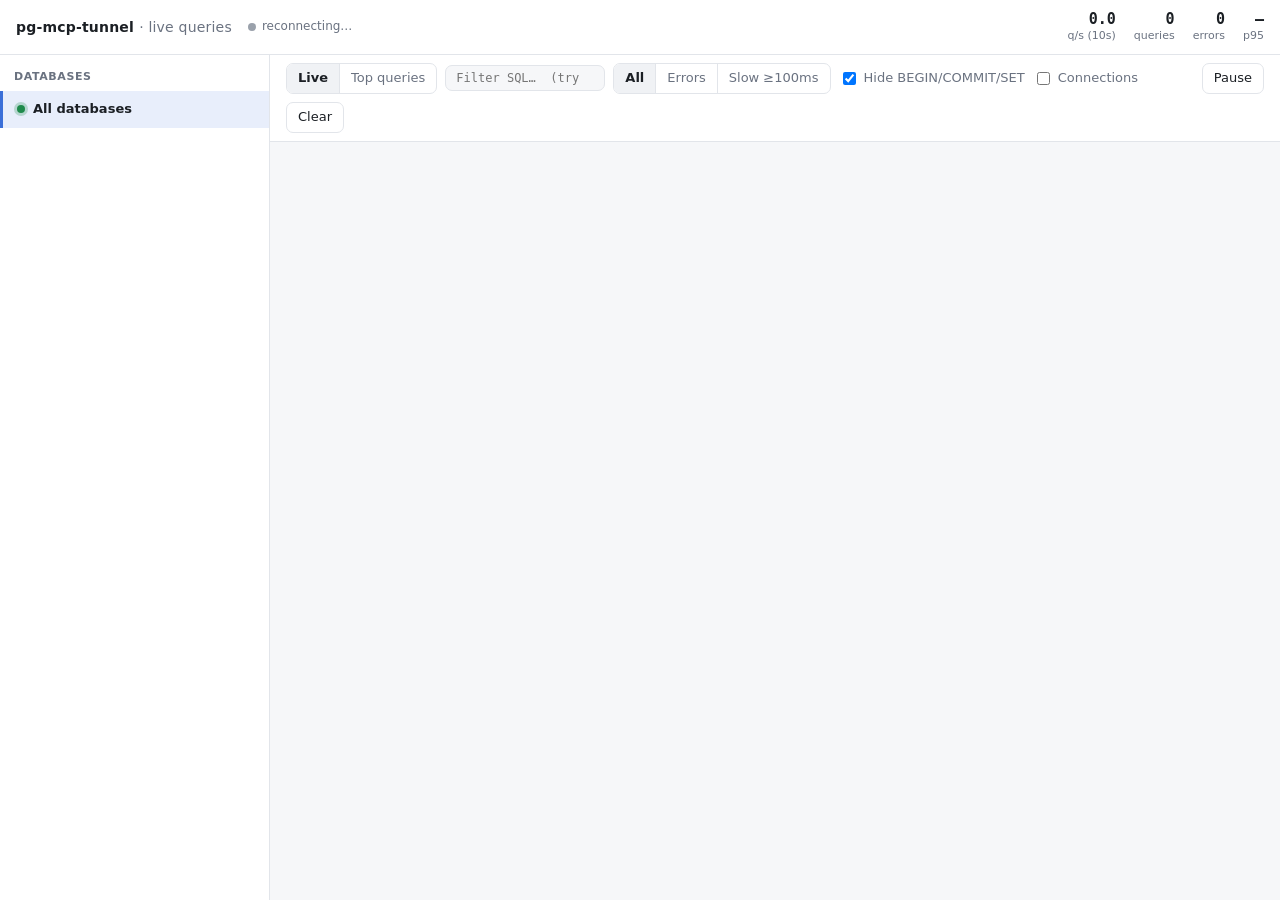
==== internal/webui/index.html @ 7f775530 "add web ui" ====
<!doctype html>
<html lang="en">
<head>
<meta charset="utf-8">
<meta name="viewport" content="width=device-width, initial-scale=1">
<title>pg-mcp-tunnel · live queries</title>
<style>
:root {
  --bg: #f6f7f9; --panel: #ffffff; --panel-2: #f0f2f5; --border: #e2e5ea;
  --text: #1b1f24; --muted: #6a7280; --faint: #9aa1ab;
  --accent: #3b6fd8; --ok: #1f8a4c; --warn: #b7791f; --err: #c53030;
  --err-bg: #fdf0f0; --kw: #7c3aed; --str: #0f766e; --num: #b45309; --cmt: #8a8f98;
  --row-hover: #f3f5f8; --sel: #e8eefb;
  --mono: ui-monospace, SFMono-Regular, "JetBrains Mono", Menlo, Consolas, monospace;
  --sans: system-ui, -apple-system, "Segoe UI", Roboto, sans-serif;
}
@media (prefers-color-scheme: dark) {
  :root {
    --bg: #0f1115; --panel: #161920; --panel-2: #1c2029; --border: #262b36;
    --text: #e4e7ec; --muted: #8b93a1; --faint: #5d6573;
    --accent: #6c9cff; --ok: #4cc38a; --warn: #e0a645; --err: #f87171;
    --err-bg: #2a1618; --kw: #c4a5ff; --str: #5eead4; --num: #fbbf6b; --cmt: #6b7280;
    --row-hover: #1b1f27; --sel: #1d2638;
  }
}
* { box-sizing: border-box; }
html, body { margin: 0; height: 100%; }
body { background: var(--bg); color: var(--text); font: 13px/1.45 var(--sans); display: flex; flex-direction: column; }

header { display: flex; align-items: center; gap: 16px; padding: 10px 16px; border-bottom: 1px solid var(--border); background: var(--panel); }
header h1 { font-size: 14px; margin: 0; font-weight: 600; letter-spacing: .2px; white-space: nowrap; }
header h1 span { color: var(--muted); font-weight: 400; }
.live { display: inline-flex; align-items: center; gap: 6px; color: var(--muted); font-size: 12px; }
.dot { width: 8px; height: 8px; border-radius: 50%; background: var(--faint); flex: none; }
.dot.on { background: var(--ok); box-shadow: 0 0 0 3px color-mix(in srgb, var(--ok) 25%, transparent); }
.dot.pulse { animation: pulse 1.6s ease-in-out infinite; }
@keyframes pulse { 50% { box-shadow: 0 0 0 6px color-mix(in srgb, var(--ok) 0%, transparent); } }
.kpis { display: flex; gap: 18px; margin-left: auto; }
.kpi { display: flex; flex-direction: column; align-items: flex-end; }
.kpi b { font: 600 15px var(--mono); }
.kpi small { color: var(--muted); font-size: 11px; }

main { flex: 1; display: flex; min-height: 0; }
aside { width: 270px; flex: none; border-right: 1px solid var(--border); background: var(--panel); overflow-y: auto; }
aside h2 { font-size: 11px; text-transform: uppercase; letter-spacing: .6px; color: var(--muted); margin: 14px 14px 6px; font-weight: 600; }
.db { padding: 9px 14px; cursor: pointer; border-left: 3px solid transparent; }
.db:hover { background: var(--row-hover); }
.db.active { background: var(--sel); border-left-color: var(--c, var(--accent)); }
.db .top { display: flex; align-items: center; gap: 8px; }
.db .name { font-weight: 600; flex: 1; overflow: hidden; text-overflow: ellipsis; white-space: nowrap; }
.db .count { font: 12px var(--mono); color: var(--muted); }
.db .meta { display: flex; gap: 10px; color: var(--muted); font: 11px var(--mono); margin: 4px 0 0 16px; }
.db .meta .e { color: var(--err); }
.db svg { display: block; margin: 6px 0 0 16px; width: calc(100% - 16px); height: 22px; }

section { flex: 1; display: flex; flex-direction: column; min-width: 0; }
.toolbar { display: flex; flex-wrap: wrap; align-items: center; gap: 8px; padding: 8px 16px; border-bottom: 1px solid var(--border); background: var(--panel); }
.tabs, .seg { display: inline-flex; border: 1px solid var(--border); border-radius: 7px; overflow: hidden; }
.tabs button, .seg button { border: 0; background: transparent; color: var(--muted); padding: 5px 11px; font: inherit; cursor: pointer; }
.tabs button + button, .seg button + button { border-left: 1px solid var(--border); }
.tabs button.on, .seg button.on { background: var(--panel-2); color: var(--text); font-weight: 600; }
input[type=search] { flex: 1; min-width: 160px; max-width: 420px; padding: 5px 10px; border: 1px solid var(--border); border-radius: 7px; background: var(--bg); color: var(--text); font: 12px var(--mono); }
input[type=search]:focus { outline: 2px solid color-mix(in srgb, var(--accent) 40%, transparent); border-color: var(--accent); }
label.chk { display: inline-flex; align-items: center; gap: 5px; color: var(--muted); cursor: pointer; user-select: none; }
.btn { border: 1px solid var(--border); background: var(--panel); color: var(--text); border-radius: 7px; padding: 5px 11px; font: inherit; cursor: pointer; }
.btn:hover { background: var(--panel-2); }
.btn.hot { border-color: var(--accent); color: var(--accent); }
.spacer { flex: 1; }

.view { flex: 1; overflow-y: auto; }
.row { display: grid; grid-template-columns: 84px 108px 70px 76px minmax(0, 1fr); gap: 10px; align-items: baseline; padding: 6px 16px; border-bottom: 1px solid var(--border); cursor: pointer; }
.row:hover { background: var(--row-hover); }
.row.err { background: var(--err-bg); }
.row.new { animation: flash 1.2s ease-out; }
@keyframes flash { from { background: var(--sel); } }
.row .t { font: 12px var(--mono); color: var(--muted); }
.chip { display: inline-block; max-width: 100%; overflow: hidden; text-overflow: ellipsis; white-space: nowrap; font-size: 11px; font-weight: 600; padding: 1px 7px; border-radius: 10px; color: var(--c); background: color-mix(in srgb, var(--c) 14%, transparent); }
.dur { font: 12px var(--mono); text-align: right; position: relative; }
.dur i { position: absolute; right: 0; bottom: -3px; height: 2px; border-radius: 1px; background: currentColor; opacity: .45; }
.d0 { color: var(--ok); } .d1 { color: var(--text); } .d2 { color: var(--warn); } .d3 { color: var(--err); font-weight: 600; }
.rows { font: 12px var(--mono); color: var(--muted); white-space: nowrap; overflow: hidden; text-overflow: ellipsis; }
.sql { font: 12px var(--mono); white-space: nowrap; overflow: hidden; text-overflow: ellipsis; }
.row .emsg { grid-column: 5; color: var(--err); font: 12px var(--mono); }
.row.sys { cursor: default; color: var(--muted); }
.row.sys .sql { font-family: var(--sans); font-style: italic; }
.detail { grid-column: 1 / -1; margin-top: 6px; background: var(--panel); border: 1px solid var(--border); border-radius: 8px; padding: 10px 12px; cursor: auto; }
.detail pre { margin: 0 0 8px; font: 12px/1.5 var(--mono); white-space: pre-wrap; word-break: break-word; }
.detail .kv { display: flex; flex-wrap: wrap; gap: 6px 16px; color: var(--muted); font-size: 12px; align-items: center; }
.detail .kv b { color: var(--text); font-weight: 500; font-family: var(--mono); }
.k { color: var(--kw); font-weight: 600; } .s { color: var(--str); } .n { color: var(--num); } .c { color: var(--cmt); font-style: italic; }

table.top { width: 100%; border-collapse: collapse; }
table.top th { position: sticky; top: 0; background: var(--panel); text-align: left; font-size: 11px; text-transform: uppercase; letter-spacing: .5px; color: var(--muted); padding: 8px 12px; border-bottom: 1px solid var(--border); cursor: pointer; white-space: nowrap; }
table.top th.on { color: var(--text); }
table.top td { padding: 7px 12px; border-bottom: 1px solid var(--border); font: 12px var(--mono); vertical-align: top; }
table.top td.num { text-align: right; white-space: nowrap; }
table.top td.q { max-width: 0; width: 60%; white-space: nowrap; overflow: hidden; text-overflow: ellipsis; }
.share { height: 4px; border-radius: 2px; background: var(--accent); opacity: .6; margin-top: 4px; }

.empty { padding: 60px 20px; text-align: center; color: var(--muted); }
.empty code { font-family: var(--mono); background: var(--panel-2); padding: 2px 6px; border-radius: 4px; }
.newbar { position: sticky; top: 0; z-index: 2; display: none; text-align: center; padding: 6px; background: var(--accent); color: #fff; cursor: pointer; font-weight: 600; }

@media (max-width: 760px) {
  main { flex-direction: column; }
  aside { width: auto; max-height: 34vh; border-right: 0; border-bottom: 1px solid var(--border); }
  .kpis { display: none; }
  .row { grid-template-columns: 70px 1fr 64px; }
  .row .rows, .row .t { display: none; }
  .row .sql, .row .emsg { grid-column: 1 / -1; }
}
</style>
</head>
<body>
<header>
  <h1>pg-mcp-tunnel <span>· live queries</span></h1>
  <span class="live"><span id="conn" class="dot"></span><span id="connText">connecting…</span></span>
  <div class="kpis">
    <div class="kpi"><b id="kQps">0</b><small>q/s (10s)</small></div>
    <div class="kpi"><b id="kTotal">0</b><small>queries</small></div>
    <div class="kpi"><b id="kErr">0</b><small>errors</small></div>
    <div class="kpi"><b id="kP95">–</b><small>p95</small></div>
  </div>
</header>
<main>
  <aside>
    <h2>Databases</h2>
    <div id="dbs"></div>
  </aside>
  <section>
    <div class="toolbar">
      <div class="tabs" id="tabs"><button data-tab="live" class="on">Live</button><button data-tab="top">Top queries</button></div>
      <input id="q" type="search" placeholder="Filter SQL…  (try: users, pg_catalog, error)">
      <div class="seg" id="only"><button data-only="all" class="on">All</button><button data-only="err">Errors</button><button data-only="slow">Slow ≥100ms</button></div>
      <label class="chk"><input id="noise" type="checkbox" checked> Hide BEGIN/COMMIT/SET</label>
      <label class="chk"><input id="sys" type="checkbox"> Connections</label>
      <span class="spacer"></span>
      <button class="btn" id="pause">Pause</button>
      <button class="btn" id="clear">Clear</button>
    </div>
    <div class="view" id="view">
      <div class="newbar" id="newbar"></div>
      <div id="list"></div>
    </div>
  </section>
</main>
<script>
"use strict";
const MAX_EVENTS = 5000, MAX_ROWS = 800, SPARK_SECS = 60;
const PALETTE = ["#3b82f6", "#10b981", "#f59e0b", "#ef4444", "#8b5cf6", "#ec4899", "#14b8a6", "#f97316", "#6366f1", "#84cc16"];
const NOISE = /^\s*(BEGIN|START\s+TRANSACTION|COMMIT|END|ROLLBACK|SET|RESET|SHOW|DISCARD|DEALLOCATE|SAVEPOINT|RELEASE)\b/i;

const $ = (id) => document.getElementById(id);
const state = {
  events: [], seq: 0, targets: new Map(), status: new Map(),
  filter: { target: null, text: "", only: "all", noise: true, sys: false },
  tab: "live", paused: false, held: [], expanded: new Set(), pending: [], top: { sort: "total" },
};

function target(name) {
  let t = state.targets.get(name);
  if (!t) {
    t = { name, count: 0, errors: 0, durs: [], conns: new Set(), buckets: new Map(), color: colorFor(name) };
    state.targets.set(name, t);
  }
  return t;
}
function colorFor(name) {
  let h = 0;
  for (const ch of name) h = (h * 31 + ch.charCodeAt(0)) >>> 0;
  return PALETTE[h % PALETTE.length];
}

// ---------- ingest ----------
function ingest(ev) {
  if (ev.kind === "status") { applyStatus(ev.targets); return; }
  const t = target(ev.target);
  const key = ev.pid + ":" + ev.conn;
  switch (ev.kind) {
    case "connect": t.conns.add(key); break;
    case "disconnect": t.conns.delete(key); break;
    case "start": case "stop":
      for (const k of [...t.conns]) if (k.startsWith(ev.pid + ":")) t.conns.delete(k);
      break;
    case "query": case "error": {
      t.count++;
      if (ev.error) t.errors++;
      if (ev.kind === "query") { t.durs.push(ev.duration_ms || 0); if (t.durs.length > 500) t.durs.shift(); }
      const sec = Math.floor(Date.parse(ev.ts) / 1000);
      t.buckets.set(sec, (t.buckets.get(sec) || 0) + 1);
      break;
    }
  }
  if (ev.kind === "start" || ev.kind === "stop" || ev.kind === "opaque") {
    if (ev.kind === "opaque") ev.sysText = "connection #" + ev.conn + " switched to TLS: queries not visible";
    else ev.sysText = ev.kind === "start" ? "tunnel started (pid " + ev.pid + ")" : "tunnel stopped (pid " + ev.pid + ")";
  } else if (ev.kind === "connect") {
    ev.sysText = "connection #" + ev.conn + " opened · db=" + ev.db + " user=" + ev.user + (ev.app ? " app=" + ev.app : "");
  } else if (ev.kind === "disconnect") {
    ev.sysText = "connection #" + ev.conn + " closed";
  } else if (ev.kind === "error") {
    ev.sysText = "server error";
  }
  ev.id = state.seq++;
  ev.time = new Date(ev.ts);
  state.events.push(ev);
  if (state.events.length > MAX_EVENTS) state.events.splice(0, state.events.length - MAX_EVENTS);
  if (state.paused) state.held.push(ev); else state.pending.push(ev);
}

function applyStatus(list) {
  state.status = new Map(list.map((s) => [s.name, s]));
  for (const s of list) {
    const t = target(s.name);
    const alive = new Set((s.pids || []).map(String));
    for (const k of [...t.conns]) if (!alive.has(k.split(":")[0])) t.conns.delete(k);
  }
  scheduleSidebar();
}

// ---------- filtering ----------
function matches(ev) {
  const f = state.filter;
  if (f.target && ev.target !== f.target) return false;
  const isQuery = ev.kind === "query" || ev.kind === "error";
  if (!isQuery) return f.sys && !f.text && f.only === "all";
  if (f.only === "err" && !ev.error) return false;
  if (f.only === "slow" && !(ev.duration_ms >= 100)) return false;
  if (f.noise && !ev.error && ev.sql && NOISE.test(ev.sql)) return false;
  if (f.text) {
    const hay = ((ev.sql || "") + " " + (ev.error || "") + " " + (ev.tag || "")).toLowerCase();
    if (!hay.includes(f.text)) return false;
  }
  return true;
}

// ---------- rendering: live ----------
const esc = (s) => String(s).replace(/[&<>"']/g, (c) => ({ "&": "&amp;", "<": "&lt;", ">": "&gt;", '"': "&quot;", "'": "&#39;" }[c]));
const KW = "SELECT|FROM|WHERE|AND|OR|NOT|IN|IS|NULL|AS|ON|JOIN|LEFT|RIGHT|INNER|OUTER|FULL|CROSS|LATERAL|GROUP|BY|ORDER|HAVING|LIMIT|OFFSET|INSERT|INTO|VALUES|UPDATE|SET|DELETE|RETURNING|WITH|RECURSIVE|UNION|ALL|DISTINCT|CASE|WHEN|THEN|ELSE|END|EXISTS|BETWEEN|LIKE|ILIKE|ASC|DESC|CREATE|ALTER|DROP|TABLE|INDEX|VIEW|BEGIN|COMMIT|ROLLBACK|TRANSACTION|READ|ONLY|EXPLAIN|ANALYZE|VERBOSE|BUFFERS|FORMAT|COUNT|SUM|AVG|MIN|MAX|COALESCE|CAST|OVER|PARTITION|FILTER|TRUE|FALSE|INTERVAL|NOW|ANY|SHOW|DISTINCT|USING|NULLS|FIRST|LAST";
const TOKEN = new RegExp("(--[^\\n]*|/\\*[\\s\\S]*?\\*/)|('(?:[^']|'')*'?)|(\\$\\d+|\\b\\d+(?:\\.\\d+)?\\b)|\\b(" + KW + ")\\b", "gi");
function highlight(sql) {
  let out = "", last = 0, m;
  TOKEN.lastIndex = 0;
  while ((m = TOKEN.exec(sql))) {
    out += esc(sql.slice(last, m.index));
    const cls = m[1] ? "c" : m[2] ? "s" : m[3] ? "n" : "k";
    out += '<span class="' + cls + '">' + esc(m[0]) + "</span>";
    last = TOKEN.lastIndex;
  }
  return out + esc(sql.slice(last));
}
const oneLine = (s) => s.replace(/\s+/g, " ").trim();
// Leading comments (e.g. postgres-mcp's "/* crystaldba */") are noise in one-line previews.
const preview = (s) => oneLine(s).replace(/^(?:\/\*[\s\S]*?\*\/\s*|--[^\n]*\n\s*)+/, "");
const fmtTime = (d) => d.toLocaleTimeString([], { hour12: false }) + "." + String(d.getMilliseconds()).padStart(3, "0");
function fmtMs(ms) {
  if (ms == null) return "";
  if (ms < 1) return ms.toFixed(2) + "ms";
  if (ms < 100) return ms.toFixed(1) + "ms";
  if (ms < 10000) return Math.round(ms) + "ms";
  return (ms / 1000).toFixed(1) + "s";
}
const durClass = (ms) => (ms < 10 ? "d0" : ms < 100 ? "d1" : ms < 1000 ? "d2" : "d3");
const durBar = (ms) => Math.max(2, Math.min(78, (Math.log10(Math.max(ms, 0.1)) + 1) * 15));

function rowHTML(ev, fresh) {
  const t = target(ev.target);
  const chip = '<span class="chip" style="--c:' + t.color + '">' + esc(ev.target) + "</span>";
  if (ev.sysText && ev.kind !== "error") {
    return '<div class="row sys" data-id="' + ev.id + '"><span class="t">' + fmtTime(ev.time) + "</span>" + chip +
      '<span></span><span></span><span class="sql">' + esc(ev.sysText) + "</span></div>";
  }
  const sql = ev.sql ? preview(ev.sql) : ev.sysText;
  const rows = ev.error ? (ev.sqlstate || "error") : (ev.tag ? (ev.rows && !/^(SELECT|INSERT|UPDATE|DELETE|MERGE|COPY|FETCH|MOVE)\b/.test(ev.tag) ? ev.rows + " rows" : ev.tag) : "");
  let h = '<div class="row' + (ev.error ? " err" : "") + (fresh ? " new" : "") + '" data-id="' + ev.id + '">' +
    '<span class="t">' + fmtTime(ev.time) + "</span>" + chip +
    '<span class="dur ' + durClass(ev.duration_ms || 0) + '">' + fmtMs(ev.duration_ms) +
    (ev.duration_ms != null ? '<i style="width:' + durBar(ev.duration_ms) + 'px"></i>' : "") + "</span>" +
    '<span class="rows" title="' + esc(ev.tag || "") + '">' + esc(rows) + "</span>" +
    '<span class="sql">' + highlight(sql) + "</span>";
  if (ev.error) h += '<span class="emsg">✕ ' + esc(ev.error) + "</span>";
  if (state.expanded.has(ev.id)) h += detailHTML(ev);
  return h + "</div>";
}

function detailHTML(ev) {
  const kv = (k, v) => (v ? "<span>" + k + " <b>" + esc(v) + "</b></span>" : "");
  return '<div class="detail"><pre>' + highlight(ev.sql || "") + '</pre><div class="kv">' +
    kv("db", ev.db) + kv("user", ev.user) + kv("conn", "#" + ev.conn) + kv("pid", ev.pid) +
    kv("tag", ev.tag) + kv("rows", ev.rows ? String(ev.rows) : "") + kv("duration", fmtMs(ev.duration_ms)) +
    kv("sqlstate", ev.sqlstate) + kv("at", ev.time.toLocaleString()) +
    '<span class="spacer"></span><button class="btn" data-copy="' + ev.id + '">Copy SQL</button></div></div>';
}

function emptyHTML() {
  if (state.events.length) return '<div class="empty">Nothing matches the current filters.</div>';
  return '<div class="empty">No queries yet.<br><br>Every <code>pg-mcp-tunnel --target …</code> process records its traffic;<br>ask Claude something about a database and watch it show up here.</div>';
}

function renderLive() {
  const list = $("list");
  const out = [];
  for (let i = state.events.length - 1; i >= 0 && out.length < MAX_ROWS; i--) {
    const ev = state.events[i];
    if (matches(ev)) out.push(rowHTML(ev, false));
  }
  list.innerHTML = out.length ? out.join("") : emptyHTML();
}

function flushPending() {
  if (!state.pending.length) return;
  const evs = state.pending; state.pending = [];
  if (state.tab !== "live") return;
  const list = $("list");
  if (list.querySelector(".empty")) list.innerHTML = "";
  const html = [];
  for (let i = evs.length - 1; i >= 0; i--) if (matches(evs[i])) html.push(rowHTML(evs[i], evs.length < 50));
  if (!html.length) { if (!list.children.length) list.innerHTML = emptyHTML(); return; }
  list.insertAdjacentHTML("afterbegin", html.join(""));
  while (list.children.length > MAX_ROWS) list.lastElementChild.remove();
}

// ---------- rendering: top queries ----------
function fingerprint(sql) {
  return preview(sql)
    .replace(/'(?:[^']|'')*'/g, "?")
    .replace(/\$\d+/g, "?")
    .replace(/\b\d+(?:\.\d+)?\b/g, "?")
    .replace(/\(\s*\?(?:\s*,\s*\?)+\s*\)/g, "(?, …)")
    .replace(/\bIN\s*\(\?\)/gi, "IN (?, …)");
}
function renderTop() {
  const groups = new Map();
  let grand = 0;
  for (const ev of state.events) {
    if (ev.kind !== "query" || !ev.sql || !matches(ev)) continue;
    const fp = fingerprint(ev.sql);
    let g = groups.get(fp);
    if (!g) groups.set(fp, (g = { fp, count: 0, total: 0, max: 0, errors: 0, rows: 0, targets: new Set(), sample: ev }));
    g.count++; g.total += ev.duration_ms || 0; g.max = Math.max(g.max, ev.duration_ms || 0);
    g.rows += ev.rows || 0; if (ev.error) g.errors++; g.targets.add(ev.target);
    grand += ev.duration_ms || 0;
  }
  const key = state.top.sort;
  const arr = [...groups.values()].sort((a, b) =>
    key === "avg" ? b.total / b.count - a.total / a.count : key === "count" ? b.count - a.count : key === "max" ? b.max - a.max : b.total - a.total
  ).slice(0, 100);
  if (!arr.length) { $("list").innerHTML = emptyHTML(); return; }
  const th = (k, label) => '<th data-sort="' + k + '" class="' + (key === k ? "on" : "") + '">' + label + (key === k ? " ↓" : "") + "</th>";
  let h = '<table class="top"><thead><tr><th>Query</th><th>DB</th>' + th("count", "Calls") + th("total", "Total") + th("avg", "Avg") + th("max", "Max") + "<th>Rows</th></tr></thead><tbody>";
  for (const g of arr) {
    const chips = [...g.targets].map((n) => '<span class="chip" style="--c:' + target(n).color + '">' + esc(n) + "</span>").join(" ");
    h += '<tr><td class="q" title="' + esc(g.fp) + '">' + highlight(g.fp) +
      '<div class="share" style="width:' + (grand ? (100 * g.total / grand).toFixed(1) : 0) + '%"></div></td>' +
      "<td>" + chips + '</td><td class="num">' + g.count + (g.errors ? ' <span class="d3">(' + g.errors + "✕)</span>" : "") +
      '</td><td class="num">' + fmtMs(g.total) + '</td><td class="num ' + durClass(g.total / g.count) + '">' + fmtMs(g.total / g.count) +
      '</td><td class="num ' + durClass(g.max) + '">' + fmtMs(g.max) + '</td><td class="num">' + g.rows + "</td></tr>";
  }
  $("list").innerHTML = h + "</tbody></table>";
}

// ---------- rendering: sidebar + KPIs ----------
function p95(arr) {
  if (!arr.length) return null;
  const s = [...arr].sort((a, b) => a - b);
  return s[Math.min(s.length - 1, Math.floor(s.length * 0.95))];
}
function spark(t, nowSec) {
  const vals = [];
  for (let s = nowSec - SPARK_SECS + 1; s <= nowSec; s++) vals.push(t.buckets.get(s) || 0);
  for (const s of t.buckets.keys()) if (s < nowSec - SPARK_SECS * 2) t.buckets.delete(s);
  const max = Math.max(1, ...vals), w = 240, h = 22, bw = w / SPARK_SECS;
  let bars = "";
  vals.forEach((v, i) => {
    if (!v) return;
    const bh = Math.max(2, (v / max) * h);
    bars += '<rect x="' + (i * bw).toFixed(1) + '" y="' + (h - bh).toFixed(1) + '" width="' + (bw - 1).toFixed(1) + '" height="' + bh.toFixed(1) + '" rx="1"/>';
  });
  return '<svg viewBox="0 0 ' + w + " " + h + '" preserveAspectRatio="none" fill="' + t.color + '"><rect x="0" y="' + (h - 1) + '" width="' + w + '" height="1" fill="var(--border)"/>' + bars + "</svg>";
}
function renderSidebar() {
  const nowSec = Math.floor(Date.now() / 1000);
  const names = new Set([...state.status.keys(), ...state.targets.keys()]);
  const sorted = [...names].sort();
  let total = 0, errors = 0, recent = 0; const allDurs = [];
  let h = '<div class="db' + (state.filter.target ? "" : " active") + '" data-target=""><div class="top"><span class="dot on"></span><span class="name">All databases</span></div></div>';
  for (const name of sorted) {
    const t = target(name), st = state.status.get(name);
    total += t.count; errors += t.errors; allDurs.push(...t.durs);
    for (let s = nowSec - 9; s <= nowSec; s++) recent += t.buckets.get(s) || 0;
    const avg = t.durs.length ? t.durs.reduce((a, b) => a + b, 0) / t.durs.length : null;
    h += '<div class="db' + (state.filter.target === name ? " active" : "") + '" data-target="' + esc(name) + '" style="--c:' + t.color + '">' +
      '<div class="top"><span class="dot' + (st && st.alive ? " on" : "") + '" title="' + (st && st.alive ? "tunnel running (pid " + st.pids.join(", ") + ")" : "no running tunnel") + '"></span>' +
      '<span class="name" style="color:' + t.color + '">' + esc(name) + '</span><span class="count">' + t.count + "</span></div>" +
      '<div class="meta"><span title="open connections">⇄ ' + t.conns.size + "</span>" +
      '<span title="average duration">avg ' + (avg == null ? "–" : fmtMs(avg)) + "</span>" +
      '<span title="95th percentile">p95 ' + (t.durs.length ? fmtMs(p95(t.durs)) : "–") + "</span>" +
      (t.errors ? '<span class="e">' + t.errors + " ✕</span>" : "") + "</div>" + spark(t, nowSec) + "</div>";
  }
  $("dbs").innerHTML = h;
  $("kQps").textContent = (recent / 10).toFixed(1);
  $("kTotal").textContent = total;
  $("kErr").textContent = errors;
  $("kP95").textContent = allDurs.length ? fmtMs(p95(allDurs)) : "–";
}

// ---------- scheduling ----------
let frame = 0, sidebarDirty = true, topDirty = false;
function scheduleSidebar() { sidebarDirty = true; tick(); }
function tick() {
  if (frame) return;
  frame = requestAnimationFrame(() => {
    frame = 0;
    if (state.pending.length) { sidebarDirty = true; topDirty = true; }
    flushPending();
    if (sidebarDirty) { sidebarDirty = false; renderSidebar(); }
  });
}
setInterval(() => { sidebarDirty = true; tick(); }, 1000); // keep sparklines scrolling
setInterval(() => { if (state.tab === "top" && topDirty) { topDirty = false; renderTop(); } }, 1000);

function rerender() { state.tab === "live" ? renderLive() : renderTop(); renderSidebar(); }

// ---------- events from server ----------
let everOpen = false;
function connect() {
  const es = new EventSource("events");
  es.onopen = () => {
    if (everOpen) { // server replays its backlog on every connect
      state.events = []; state.targets.clear(); state.pending = []; state.held = [];
      rerender();
    }
    everOpen = true;
    $("conn").className = "dot on pulse"; $("connText").textContent = "live";
  };
  es.onerror = () => { $("conn").className = "dot"; $("connText").textContent = "reconnecting…"; };
  let first = true;
  es.onmessage = (m) => {
    try { ingest(JSON.parse(m.data)); } catch (e) { return; }
    if (first) { first = false; setTimeout(() => { state.pending = []; rerender(); }, 0); return; }
    tick();
  };
}

// ---------- UI wiring ----------
$("dbs").addEventListener("click", (e) => {
  const el = e.target.closest(".db"); if (!el) return;
  state.filter.target = el.dataset.target || null; rerender();
});
$("q").addEventListener("input", (e) => { state.filter.text = e.target.value.trim().toLowerCase(); rerender(); });
$("noise").addEventListener("change", (e) => { state.filter.noise = e.target.checked; rerender(); });
$("sys").addEventListener("change", (e) => { state.filter.sys = e.target.checked; rerender(); });
$("only").addEventListener("click", (e) => {
  const b = e.target.closest("button"); if (!b) return;
  state.filter.only = b.dataset.only;
  for (const x of $("only").children) x.classList.toggle("on", x === b);
  rerender();
});
$("tabs").addEventListener("click", (e) => {
  const b = e.target.closest("button"); if (!b) return;
  state.tab = b.dataset.tab; state.pending = [];
  for (const x of $("tabs").children) x.classList.toggle("on", x === b);
  rerender();
});
$("pause").addEventListener("click", () => {
  state.paused = !state.paused;
  $("pause").textContent = state.paused ? "Resume" : "Pause";
  $("pause").classList.toggle("hot", state.paused);
  if (!state.paused) { state.pending.push(...state.held); state.held = []; $("newbar").style.display = "none"; tick(); }
});
setInterval(() => {
  const n = state.held.filter(matches).length;
  $("newbar").style.display = state.paused && n ? "block" : "none";
  $("newbar").textContent = n + " new — click to resume";
}, 500);
$("newbar").addEventListener("click", () => $("pause").click());
$("clear").addEventListener("click", () => {
  state.events = []; state.held = []; state.pending = []; state.expanded.clear();
  for (const t of state.targets.values()) { t.count = 0; t.errors = 0; t.durs = []; t.buckets.clear(); }
  rerender();
});
$("list").addEventListener("click", (e) => {
  const copy = e.target.closest("[data-copy]");
  if (copy) {
    const ev = state.events.find((x) => x.id === +copy.dataset.copy);
    if (ev) navigator.clipboard.writeText(ev.sql || "").then(() => { copy.textContent = "Copied ✓"; });
    return;
  }
  const sort = e.target.closest("th[data-sort]");
  if (sort) { state.top.sort = sort.dataset.sort; renderTop(); return; }
  if (e.target.closest(".detail")) return;
  const row = e.target.closest(".row:not(.sys)"); if (!row) return;
  const id = +row.dataset.id, ev = state.events.find((x) => x.id === id);
  if (!ev) return;
  if (state.expanded.has(id)) state.expanded.delete(id); else state.expanded.add(id);
  row.outerHTML = rowHTML(ev, false);
});
document.addEventListener("keydown", (e) => {
  if (e.key === "/" && document.activeElement !== $("q")) { e.preventDefault(); $("q").focus(); }
  if (e.key === " " && document.activeElement === document.body) { e.preventDefault(); $("pause").click(); }
});

connect();
</script>
</body>
</html>
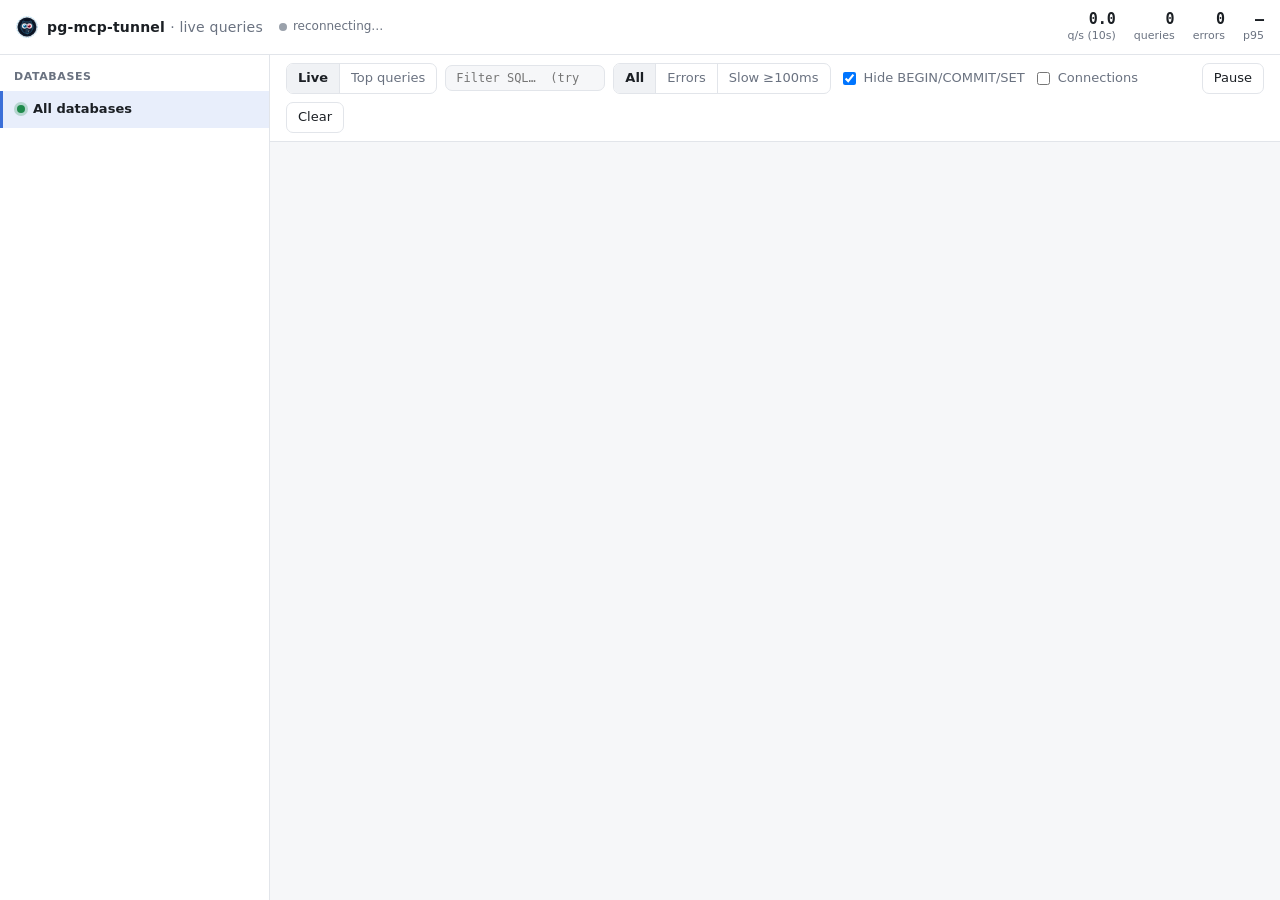
==== commit 82090f97: "add Ulule logo to README and web UI" ====
--- a/internal/webui/index.html
+++ b/internal/webui/index.html
@@ -4,6 +4,7 @@
 <meta charset="utf-8">
 <meta name="viewport" content="width=device-width, initial-scale=1">
 <title>pg-mcp-tunnel · live queries</title>
+<link rel="icon" type="image/svg+xml" href="[data-uri]">
 <style>
 :root {
   --bg: #f6f7f9; --panel: #ffffff; --panel-2: #f0f2f5; --border: #e2e5ea;
@@ -28,6 +29,8 @@
 body { background: var(--bg); color: var(--text); font: 13px/1.45 var(--sans); display: flex; flex-direction: column; }
 
 header { display: flex; align-items: center; gap: 16px; padding: 10px 16px; border-bottom: 1px solid var(--border); background: var(--panel); }
+.brand { display: inline-flex; align-items: center; gap: 9px; }
+.brand svg.logo { width: 22px; height: 22px; flex: none; }
 header h1 { font-size: 14px; margin: 0; font-weight: 600; letter-spacing: .2px; white-space: nowrap; }
 header h1 span { color: var(--muted); font-weight: 400; }
 .live { display: inline-flex; align-items: center; gap: 6px; color: var(--muted); font-size: 12px; }
@@ -113,7 +116,50 @@
 </head>
 <body>
 <header>
-  <h1>pg-mcp-tunnel <span>· live queries</span></h1>
+  <div class="brand">
+    <svg class="logo" viewBox="0 0 100 100" aria-label="pg-mcp-tunnel logo">
+      <defs>
+        <linearGradient id="portalGrad" x1="0%" y1="0%" x2="100%" y2="100%">
+          <stop offset="0%" stop-color="#38bdf8"/>
+          <stop offset="50%" stop-color="#0284c7"/>
+          <stop offset="100%" stop-color="#0369a1"/>
+        </linearGradient>
+        <linearGradient id="pgSlate" x1="0%" y1="0%" x2="0%" y2="100%">
+          <stop offset="0%" stop-color="#1e293b"/>
+          <stop offset="100%" stop-color="#0f172a"/>
+        </linearGradient>
+        <radialGradient id="cyanEye" cx="35%" cy="35%" r="65%">
+          <stop offset="0%" stop-color="#7dd3fc"/>
+          <stop offset="50%" stop-color="#0284c7"/>
+          <stop offset="100%" stop-color="#0369a1"/>
+        </radialGradient>
+        <radialGradient id="redEye" cx="35%" cy="35%" r="65%">
+          <stop offset="0%" stop-color="#fda4af"/>
+          <stop offset="50%" stop-color="#e11d48"/>
+          <stop offset="100%" stop-color="#9f1239"/>
+        </radialGradient>
+      </defs>
+      <circle cx="50" cy="50" r="47" fill="none" stroke="url(#portalGrad)" stroke-width="2" stroke-dasharray="5 3" opacity="0.8"/>
+      <circle cx="50" cy="50" r="43" fill="#0b1120" stroke="#1e293b" stroke-width="1"/>
+      <circle cx="50" cy="50" r="39" fill="none" stroke="#38bdf8" stroke-width="0.8" opacity="0.35"/>
+      <path d="M 26 38 C 16 42 16 60 27 64 C 29 65 31 63 31 60 Z" fill="#1e293b" stroke="#38bdf8" stroke-width="0.8" opacity="0.8"/>
+      <path d="M 74 38 C 84 42 84 60 73 64 C 71 65 69 63 69 60 Z" fill="#1e293b" stroke="#38bdf8" stroke-width="0.8" opacity="0.8"/>
+      <path d="M 31 28 C 28 20 37 21 41 27 C 44 26 56 26 59 27 C 63 21 72 20 69 28 C 78 37 77 64 68 73 C 60 81 40 81 32 73 C 23 64 22 37 31 28 Z" fill="url(#pgSlate)" stroke="#38bdf8" stroke-width="1.2"/>
+      <path d="M 46 60 C 46 73 43 79 50 82 C 56 84 59 78 56 73 C 53 69 53 65 54 60 Z" fill="#1e293b" stroke="#38bdf8" stroke-width="1"/>
+      <path d="M 54 70 C 61 72 61 67 59 65 C 58 68 56 69 54 70 Z" fill="#f8fafc"/>
+      <circle cx="39" cy="46" r="12.5" fill="#ffffff" stroke="#0f172a" stroke-width="1.2"/>
+      <circle cx="61" cy="46" r="12.5" fill="#ffffff" stroke="#0f172a" stroke-width="1.2"/>
+      <ellipse cx="50" cy="46" rx="1.6" ry="3.8" fill="#0f172a"/>
+      <circle cx="40" cy="46" r="7.8" fill="url(#cyanEye)"/>
+      <circle cx="41" cy="46.5" r="4.2" fill="#0c4a6e"/>
+      <circle cx="38" cy="43" r="2.2" fill="#ffffff"/>
+      <circle cx="60" cy="46" r="7.8" fill="url(#redEye)"/>
+      <circle cx="59" cy="46.5" r="4.2" fill="#4c0519"/>
+      <circle cx="58" cy="43" r="2.2" fill="#ffffff"/>
+      <circle cx="51" cy="80" r="1.2" fill="#38bdf8"/>
+    </svg>
+    <h1>pg-mcp-tunnel <span>· live queries</span></h1>
+  </div>
   <span class="live"><span id="conn" class="dot"></span><span id="connText">connecting…</span></span>
   <div class="kpis">
     <div class="kpi"><b id="kQps">0</b><small>q/s (10s)</small></div>
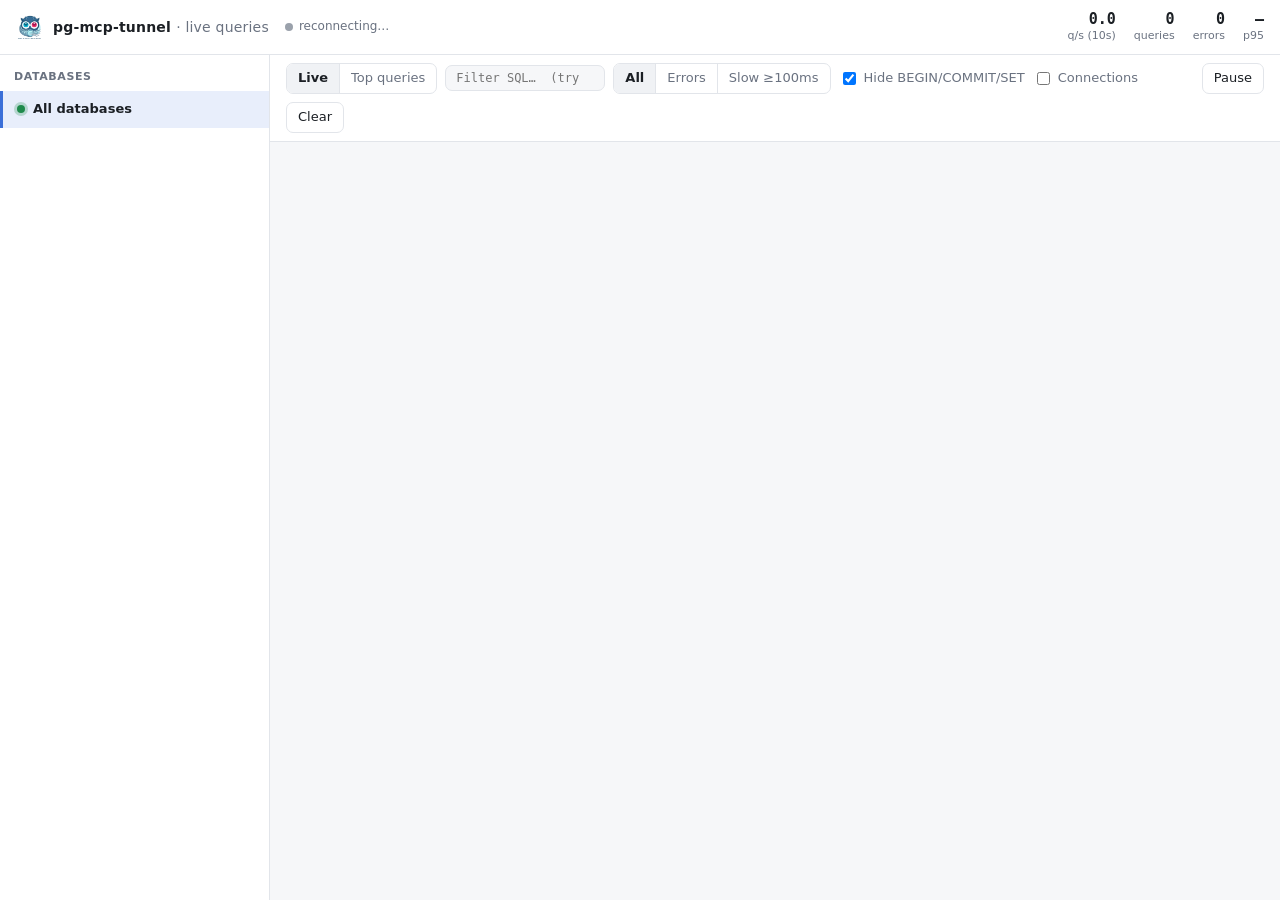
==== commit 2ce63ac9: "switch to full mascot illustration logo" ====
--- a/internal/webui/index.html
+++ b/internal/webui/index.html
@@ -4,7 +4,7 @@
 <meta charset="utf-8">
 <meta name="viewport" content="width=device-width, initial-scale=1">
 <title>pg-mcp-tunnel · live queries</title>
-<link rel="icon" type="image/svg+xml" href="[data-uri]">
+<link rel="icon" type="image/png" href="[data-uri]">
 <style>
 :root {
   --bg: #f6f7f9; --panel: #ffffff; --panel-2: #f0f2f5; --border: #e2e5ea;
@@ -30,7 +30,7 @@
 
 header { display: flex; align-items: center; gap: 16px; padding: 10px 16px; border-bottom: 1px solid var(--border); background: var(--panel); }
 .brand { display: inline-flex; align-items: center; gap: 9px; }
-.brand svg.logo { width: 22px; height: 22px; flex: none; }
+.brand .logo { width: 28px; height: 28px; object-fit: contain; flex: none; }
 header h1 { font-size: 14px; margin: 0; font-weight: 600; letter-spacing: .2px; white-space: nowrap; }
 header h1 span { color: var(--muted); font-weight: 400; }
 .live { display: inline-flex; align-items: center; gap: 6px; color: var(--muted); font-size: 12px; }
@@ -117,47 +117,7 @@
 <body>
 <header>
   <div class="brand">
-    <svg class="logo" viewBox="0 0 100 100" aria-label="pg-mcp-tunnel logo">
-      <defs>
-        <linearGradient id="portalGrad" x1="0%" y1="0%" x2="100%" y2="100%">
-          <stop offset="0%" stop-color="#38bdf8"/>
-          <stop offset="50%" stop-color="#0284c7"/>
-          <stop offset="100%" stop-color="#0369a1"/>
-        </linearGradient>
-        <linearGradient id="pgSlate" x1="0%" y1="0%" x2="0%" y2="100%">
-          <stop offset="0%" stop-color="#1e293b"/>
-          <stop offset="100%" stop-color="#0f172a"/>
-        </linearGradient>
-        <radialGradient id="cyanEye" cx="35%" cy="35%" r="65%">
-          <stop offset="0%" stop-color="#7dd3fc"/>
-          <stop offset="50%" stop-color="#0284c7"/>
-          <stop offset="100%" stop-color="#0369a1"/>
-        </radialGradient>
-        <radialGradient id="redEye" cx="35%" cy="35%" r="65%">
-          <stop offset="0%" stop-color="#fda4af"/>
-          <stop offset="50%" stop-color="#e11d48"/>
-          <stop offset="100%" stop-color="#9f1239"/>
-        </radialGradient>
-      </defs>
-      <circle cx="50" cy="50" r="47" fill="none" stroke="url(#portalGrad)" stroke-width="2" stroke-dasharray="5 3" opacity="0.8"/>
-      <circle cx="50" cy="50" r="43" fill="#0b1120" stroke="#1e293b" stroke-width="1"/>
-      <circle cx="50" cy="50" r="39" fill="none" stroke="#38bdf8" stroke-width="0.8" opacity="0.35"/>
-      <path d="M 26 38 C 16 42 16 60 27 64 C 29 65 31 63 31 60 Z" fill="#1e293b" stroke="#38bdf8" stroke-width="0.8" opacity="0.8"/>
-      <path d="M 74 38 C 84 42 84 60 73 64 C 71 65 69 63 69 60 Z" fill="#1e293b" stroke="#38bdf8" stroke-width="0.8" opacity="0.8"/>
-      <path d="M 31 28 C 28 20 37 21 41 27 C 44 26 56 26 59 27 C 63 21 72 20 69 28 C 78 37 77 64 68 73 C 60 81 40 81 32 73 C 23 64 22 37 31 28 Z" fill="url(#pgSlate)" stroke="#38bdf8" stroke-width="1.2"/>
-      <path d="M 46 60 C 46 73 43 79 50 82 C 56 84 59 78 56 73 C 53 69 53 65 54 60 Z" fill="#1e293b" stroke="#38bdf8" stroke-width="1"/>
-      <path d="M 54 70 C 61 72 61 67 59 65 C 58 68 56 69 54 70 Z" fill="#f8fafc"/>
-      <circle cx="39" cy="46" r="12.5" fill="#ffffff" stroke="#0f172a" stroke-width="1.2"/>
-      <circle cx="61" cy="46" r="12.5" fill="#ffffff" stroke="#0f172a" stroke-width="1.2"/>
-      <ellipse cx="50" cy="46" rx="1.6" ry="3.8" fill="#0f172a"/>
-      <circle cx="40" cy="46" r="7.8" fill="url(#cyanEye)"/>
-      <circle cx="41" cy="46.5" r="4.2" fill="#0c4a6e"/>
-      <circle cx="38" cy="43" r="2.2" fill="#ffffff"/>
-      <circle cx="60" cy="46" r="7.8" fill="url(#redEye)"/>
-      <circle cx="59" cy="46.5" r="4.2" fill="#4c0519"/>
-      <circle cx="58" cy="43" r="2.2" fill="#ffffff"/>
-      <circle cx="51" cy="80" r="1.2" fill="#38bdf8"/>
-    </svg>
+    <img class="logo" src="[data-uri]" alt="pg-mcp-tunnel logo">
     <h1>pg-mcp-tunnel <span>· live queries</span></h1>
   </div>
   <span class="live"><span id="conn" class="dot"></span><span id="connText">connecting…</span></span>
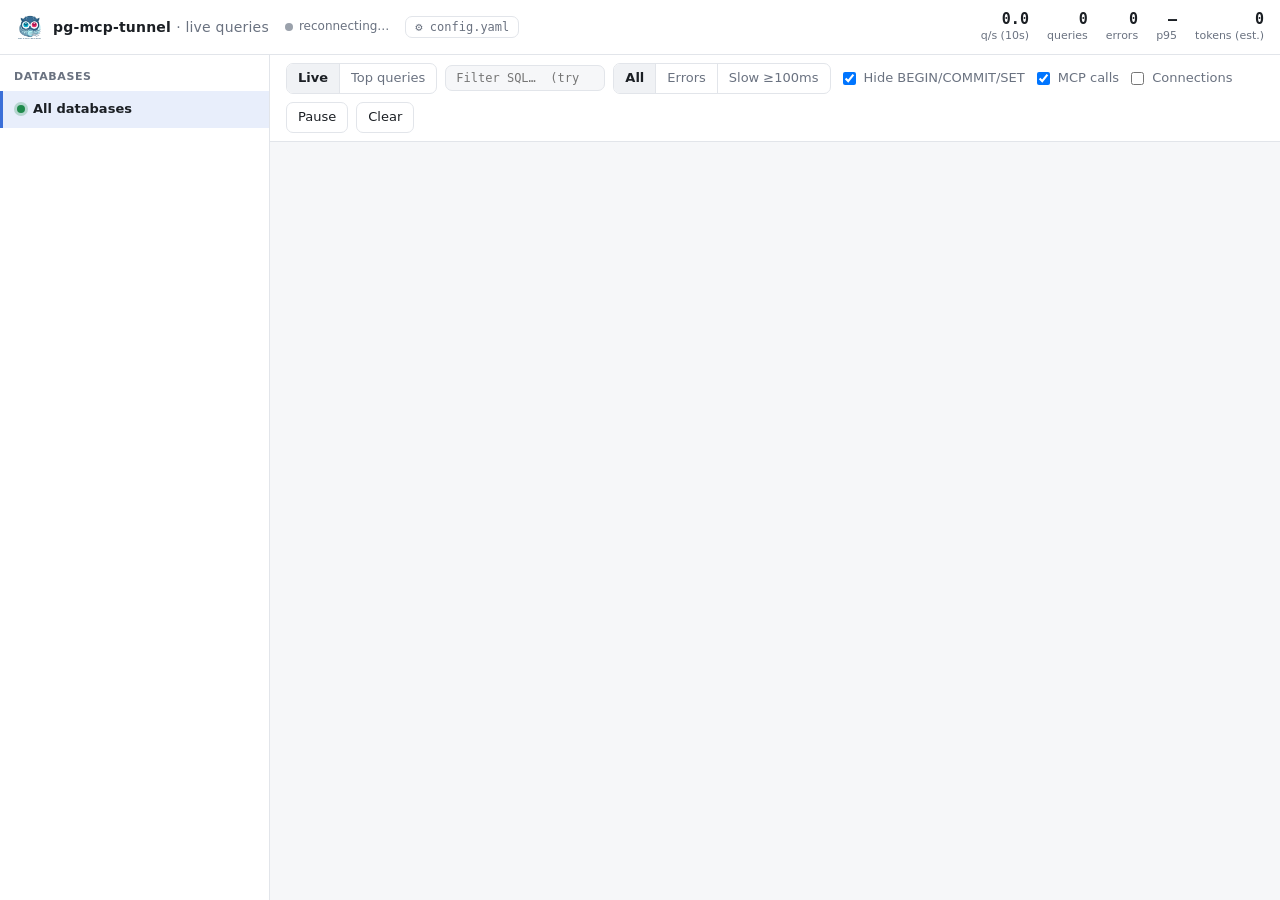
==== commit 5d531b18: "replace python postgres-mcp with native go mcp server Serve the Postgres MCP tools in-process (inter" ====
--- a/internal/webui/index.html
+++ b/internal/webui/index.html
@@ -52,7 +52,8 @@
 .db .top { display: flex; align-items: center; gap: 8px; }
 .db .name { font-weight: 600; flex: 1; overflow: hidden; text-overflow: ellipsis; white-space: nowrap; }
 .db .count { font: 12px var(--mono); color: var(--muted); }
-.db .meta { display: flex; gap: 10px; color: var(--muted); font: 11px var(--mono); margin: 4px 0 0 16px; }
+.db .meta { display: flex; flex-wrap: wrap; gap: 2px 10px; color: var(--muted); font: 11px var(--mono); margin: 4px 0 0 16px; }
+.db .meta > span { white-space: nowrap; }
 .db .meta .e { color: var(--err); }
 .db svg { display: block; margin: 6px 0 0 16px; width: calc(100% - 16px); height: 22px; }
 
@@ -98,6 +99,11 @@
 table.top td { padding: 7px 12px; border-bottom: 1px solid var(--border); font: 12px var(--mono); vertical-align: top; }
 table.top td.num { text-align: right; white-space: nowrap; }
 table.top td.q { max-width: 0; width: 60%; white-space: nowrap; overflow: hidden; text-overflow: ellipsis; }
+.row.tool .tname { display: inline-block; font: 600 11px var(--sans); color: var(--accent); border: 1px solid color-mix(in srgb, var(--accent) 45%, transparent); border-radius: 5px; padding: 0 5px; margin-right: 7px; }
+.tok { font: 12px var(--mono); color: var(--accent); white-space: nowrap; }
+.tok.big { font-weight: 600; color: var(--warn); }
+header a.cfg { color: var(--muted); text-decoration: none; font: 12px var(--mono); border: 1px solid var(--border); border-radius: 7px; padding: 3px 9px; white-space: nowrap; }
+header a.cfg:hover { color: var(--accent); border-color: var(--accent); }
 .share { height: 4px; border-radius: 2px; background: var(--accent); opacity: .6; margin-top: 4px; }
 
 .empty { padding: 60px 20px; text-align: center; color: var(--muted); }
@@ -121,11 +127,13 @@
     <h1>pg-mcp-tunnel <span>· live queries</span></h1>
   </div>
   <span class="live"><span id="conn" class="dot"></span><span id="connText">connecting…</span></span>
+  <a class="cfg" href="config" title="View the targets config (passwords masked) and open it in your editor">⚙ config.yaml</a>
   <div class="kpis">
     <div class="kpi"><b id="kQps">0</b><small>q/s (10s)</small></div>
     <div class="kpi"><b id="kTotal">0</b><small>queries</small></div>
     <div class="kpi"><b id="kErr">0</b><small>errors</small></div>
     <div class="kpi"><b id="kP95">–</b><small>p95</small></div>
+    <div class="kpi" title="Estimated tokens of the MCP answers sent to the model (~3.5 chars/token)"><b id="kTok">0</b><small>tokens (est.)</small></div>
   </div>
 </header>
 <main>
@@ -139,6 +147,7 @@
       <input id="q" type="search" placeholder="Filter SQL…  (try: users, pg_catalog, error)">
       <div class="seg" id="only"><button data-only="all" class="on">All</button><button data-only="err">Errors</button><button data-only="slow">Slow ≥100ms</button></div>
       <label class="chk"><input id="noise" type="checkbox" checked> Hide BEGIN/COMMIT/SET</label>
+      <label class="chk" title="MCP tool calls with the estimated tokens they cost"><input id="tools" type="checkbox" checked> MCP calls</label>
       <label class="chk"><input id="sys" type="checkbox"> Connections</label>
       <span class="spacer"></span>
       <button class="btn" id="pause">Pause</button>
@@ -159,14 +168,14 @@
 const $ = (id) => document.getElementById(id);
 const state = {
   events: [], seq: 0, targets: new Map(), status: new Map(),
-  filter: { target: null, text: "", only: "all", noise: true, sys: false },
+  filter: { target: null, text: "", only: "all", noise: true, sys: false, tools: true },
   tab: "live", paused: false, held: [], expanded: new Set(), pending: [], top: { sort: "total" },
 };
 
 function target(name) {
   let t = state.targets.get(name);
   if (!t) {
-    t = { name, count: 0, errors: 0, durs: [], conns: new Set(), buckets: new Map(), color: colorFor(name) };
+    t = { name, count: 0, errors: 0, durs: [], conns: new Set(), buckets: new Map(), calls: 0, tokens: 0, color: colorFor(name) };
     state.targets.set(name, t);
   }
   return t;
@@ -188,6 +197,9 @@
     case "start": case "stop":
       for (const k of [...t.conns]) if (k.startsWith(ev.pid + ":")) t.conns.delete(k);
       break;
+    case "tool":
+      t.calls++; t.tokens += (ev.tokens || 0) + (ev.tokens_in || 0);
+      break;
     case "query": case "error": {
       t.count++;
       if (ev.error) t.errors++;
@@ -228,13 +240,15 @@
 function matches(ev) {
   const f = state.filter;
   if (f.target && ev.target !== f.target) return false;
-  const isQuery = ev.kind === "query" || ev.kind === "error";
+  const isTool = ev.kind === "tool";
+  if (isTool && !f.tools) return false;
+  const isQuery = isTool || ev.kind === "query" || ev.kind === "error";
   if (!isQuery) return f.sys && !f.text && f.only === "all";
   if (f.only === "err" && !ev.error) return false;
   if (f.only === "slow" && !(ev.duration_ms >= 100)) return false;
-  if (f.noise && !ev.error && ev.sql && NOISE.test(ev.sql)) return false;
+  if (f.noise && !isTool && !ev.error && ev.sql && NOISE.test(ev.sql)) return false;
   if (f.text) {
-    const hay = ((ev.sql || "") + " " + (ev.error || "") + " " + (ev.tag || "")).toLowerCase();
+    const hay = ((ev.sql || "") + " " + (ev.error || "") + " " + (ev.tag || "") + " " + (ev.tool || "")).toLowerCase();
     if (!hay.includes(f.text)) return false;
   }
   return true;
@@ -266,6 +280,13 @@
   if (ms < 10000) return Math.round(ms) + "ms";
   return (ms / 1000).toFixed(1) + "s";
 }
+function fmtTok(n) {
+  if (!n) return "0";
+  if (n < 1000) return String(n);
+  if (n < 1e6) return (n / 1000).toFixed(n < 10000 ? 1 : 0) + "k";
+  return (n / 1e6).toFixed(1) + "M";
+}
+const tokClass = (n) => "tok" + (n >= 10000 ? " big" : "");
 const durClass = (ms) => (ms < 10 ? "d0" : ms < 100 ? "d1" : ms < 1000 ? "d2" : "d3");
 const durBar = (ms) => Math.max(2, Math.min(78, (Math.log10(Math.max(ms, 0.1)) + 1) * 15));
 
@@ -276,6 +297,7 @@
     return '<div class="row sys" data-id="' + ev.id + '"><span class="t">' + fmtTime(ev.time) + "</span>" + chip +
       '<span></span><span></span><span class="sql">' + esc(ev.sysText) + "</span></div>";
   }
+  if (ev.kind === "tool") return toolRowHTML(ev, fresh, chip);
   const sql = ev.sql ? preview(ev.sql) : ev.sysText;
   const rows = ev.error ? (ev.sqlstate || "error") : (ev.tag ? (ev.rows && !/^(SELECT|INSERT|UPDATE|DELETE|MERGE|COPY|FETCH|MOVE)\b/.test(ev.tag) ? ev.rows + " rows" : ev.tag) : "");
   let h = '<div class="row' + (ev.error ? " err" : "") + (fresh ? " new" : "") + '" data-id="' + ev.id + '">' +
@@ -289,6 +311,24 @@
   return h + "</div>";
 }
 
+function toolRowHTML(ev, fresh, chip) {
+  const tok = (ev.tokens || 0) + (ev.tokens_in || 0);
+  let h = '<div class="row tool' + (ev.error ? " err" : "") + (fresh ? " new" : "") + '" data-id="' + ev.id + '">' +
+    '<span class="t">' + fmtTime(ev.time) + "</span>" + chip +
+    '<span class="dur ' + durClass(ev.duration_ms || 0) + '">' + fmtMs(ev.duration_ms) + "</span>" +
+    '<span class="' + tokClass(tok) + '" title="≈ ' + (ev.tokens_in || 0) + " tokens in (arguments) + " + (ev.tokens || 0) + " tokens out (answer, " + (ev.bytes || 0) + ' bytes)">≈ ' + fmtTok(tok) + " tok</span>" +
+    '<span class="sql"><span class="tname">' + esc(ev.tool) + "</span>" + (ev.sql ? highlight(preview(ev.sql)) : "") + "</span>";
+  if (ev.error) h += '<span class="emsg">✕ ' + esc(ev.error) + "</span>";
+  if (state.expanded.has(ev.id)) {
+    const kv = (k, v) => (v ? "<span>" + k + " <b>" + esc(v) + "</b></span>" : "");
+    h += '<div class="detail"><pre>' + highlight(ev.sql || "") + '</pre><div class="kv">' +
+      kv("tool", ev.tool) + kv("tokens in", "≈ " + (ev.tokens_in || 0)) + kv("tokens out", "≈ " + (ev.tokens || 0)) +
+      kv("answer", (ev.bytes || 0) + " bytes") + kv("duration", fmtMs(ev.duration_ms)) + kv("at", ev.time.toLocaleString()) +
+      '<span class="spacer"></span>' + (ev.sql ? '<button class="btn" data-copy="' + ev.id + '">Copy SQL</button>' : "") + "</div></div>";
+  }
+  return h + "</div>";
+}
+
 function detailHTML(ev) {
   const kv = (k, v) => (v ? "<span>" + k + " <b>" + esc(v) + "</b></span>" : "");
   return '<div class="detail"><pre>' + highlight(ev.sql || "") + '</pre><div class="kv">' +
@@ -336,9 +376,13 @@
     .replace(/\bIN\s*\(\?\)/gi, "IN (?, …)");
 }
 function renderTop() {
-  const groups = new Map();
+  const groups = new Map(), tokens = new Map();
   let grand = 0;
   for (const ev of state.events) {
+    if (ev.kind === "tool" && ev.sql && ev.tool === "execute_sql" && matches(ev)) {
+      const fp = fingerprint(ev.sql);
+      tokens.set(fp, (tokens.get(fp) || 0) + (ev.tokens || 0) + (ev.tokens_in || 0));
+    }
     if (ev.kind !== "query" || !ev.sql || !matches(ev)) continue;
     const fp = fingerprint(ev.sql);
     let g = groups.get(fp);
@@ -347,20 +391,22 @@
     g.rows += ev.rows || 0; if (ev.error) g.errors++; g.targets.add(ev.target);
     grand += ev.duration_ms || 0;
   }
+  for (const g of groups.values()) g.tokens = tokens.get(g.fp) || 0;
   const key = state.top.sort;
   const arr = [...groups.values()].sort((a, b) =>
-    key === "avg" ? b.total / b.count - a.total / a.count : key === "count" ? b.count - a.count : key === "max" ? b.max - a.max : b.total - a.total
+    key === "tokens" ? b.tokens - a.tokens : key === "avg" ? b.total / b.count - a.total / a.count : key === "count" ? b.count - a.count : key === "max" ? b.max - a.max : b.total - a.total
   ).slice(0, 100);
   if (!arr.length) { $("list").innerHTML = emptyHTML(); return; }
   const th = (k, label) => '<th data-sort="' + k + '" class="' + (key === k ? "on" : "") + '">' + label + (key === k ? " ↓" : "") + "</th>";
-  let h = '<table class="top"><thead><tr><th>Query</th><th>DB</th>' + th("count", "Calls") + th("total", "Total") + th("avg", "Avg") + th("max", "Max") + "<th>Rows</th></tr></thead><tbody>";
+  let h = '<table class="top"><thead><tr><th>Query</th><th>DB</th>' + th("count", "Calls") + th("total", "Total") + th("avg", "Avg") + th("max", "Max") + "<th>Rows</th>" + th("tokens", "Tokens") + "</tr></thead><tbody>";
   for (const g of arr) {
     const chips = [...g.targets].map((n) => '<span class="chip" style="--c:' + target(n).color + '">' + esc(n) + "</span>").join(" ");
     h += '<tr><td class="q" title="' + esc(g.fp) + '">' + highlight(g.fp) +
       '<div class="share" style="width:' + (grand ? (100 * g.total / grand).toFixed(1) : 0) + '%"></div></td>' +
       "<td>" + chips + '</td><td class="num">' + g.count + (g.errors ? ' <span class="d3">(' + g.errors + "✕)</span>" : "") +
       '</td><td class="num">' + fmtMs(g.total) + '</td><td class="num ' + durClass(g.total / g.count) + '">' + fmtMs(g.total / g.count) +
-      '</td><td class="num ' + durClass(g.max) + '">' + fmtMs(g.max) + '</td><td class="num">' + g.rows + "</td></tr>";
+      '</td><td class="num ' + durClass(g.max) + '">' + fmtMs(g.max) + '</td><td class="num">' + g.rows +
+      '</td><td class="num"><span class="' + tokClass(g.tokens) + '">' + (g.tokens ? "≈ " + fmtTok(g.tokens) : "–") + "</span></td></tr>";
   }
   $("list").innerHTML = h + "</tbody></table>";
 }
@@ -388,11 +434,11 @@
   const nowSec = Math.floor(Date.now() / 1000);
   const names = new Set([...state.status.keys(), ...state.targets.keys()]);
   const sorted = [...names].sort();
-  let total = 0, errors = 0, recent = 0; const allDurs = [];
+  let total = 0, errors = 0, recent = 0, tokens = 0; const allDurs = [];
   let h = '<div class="db' + (state.filter.target ? "" : " active") + '" data-target=""><div class="top"><span class="dot on"></span><span class="name">All databases</span></div></div>';
   for (const name of sorted) {
     const t = target(name), st = state.status.get(name);
-    total += t.count; errors += t.errors; allDurs.push(...t.durs);
+    total += t.count; errors += t.errors; tokens += t.tokens; allDurs.push(...t.durs);
     for (let s = nowSec - 9; s <= nowSec; s++) recent += t.buckets.get(s) || 0;
     const avg = t.durs.length ? t.durs.reduce((a, b) => a + b, 0) / t.durs.length : null;
     h += '<div class="db' + (state.filter.target === name ? " active" : "") + '" data-target="' + esc(name) + '" style="--c:' + t.color + '">' +
@@ -401,6 +447,7 @@
       '<div class="meta"><span title="open connections">⇄ ' + t.conns.size + "</span>" +
       '<span title="average duration">avg ' + (avg == null ? "–" : fmtMs(avg)) + "</span>" +
       '<span title="95th percentile">p95 ' + (t.durs.length ? fmtMs(p95(t.durs)) : "–") + "</span>" +
+      (t.calls ? '<span class="' + tokClass(t.tokens) + '" title="' + t.calls + ' MCP calls, ≈ ' + t.tokens + ' tokens">≈ ' + fmtTok(t.tokens) + " tok</span>" : "") +
       (t.errors ? '<span class="e">' + t.errors + " ✕</span>" : "") + "</div>" + spark(t, nowSec) + "</div>";
   }
   $("dbs").innerHTML = h;
@@ -408,6 +455,7 @@
   $("kTotal").textContent = total;
   $("kErr").textContent = errors;
   $("kP95").textContent = allDurs.length ? fmtMs(p95(allDurs)) : "–";
+  $("kTok").textContent = fmtTok(tokens);
 }
 
 // ---------- scheduling ----------
@@ -456,6 +504,7 @@
 $("q").addEventListener("input", (e) => { state.filter.text = e.target.value.trim().toLowerCase(); rerender(); });
 $("noise").addEventListener("change", (e) => { state.filter.noise = e.target.checked; rerender(); });
 $("sys").addEventListener("change", (e) => { state.filter.sys = e.target.checked; rerender(); });
+$("tools").addEventListener("change", (e) => { state.filter.tools = e.target.checked; rerender(); });
 $("only").addEventListener("click", (e) => {
   const b = e.target.closest("button"); if (!b) return;
   state.filter.only = b.dataset.only;
@@ -482,7 +531,7 @@
 $("newbar").addEventListener("click", () => $("pause").click());
 $("clear").addEventListener("click", () => {
   state.events = []; state.held = []; state.pending = []; state.expanded.clear();
-  for (const t of state.targets.values()) { t.count = 0; t.errors = 0; t.durs = []; t.buckets.clear(); }
+  for (const t of state.targets.values()) { t.count = 0; t.errors = 0; t.durs = []; t.buckets.clear(); t.calls = 0; t.tokens = 0; }
   rerender();
 });
 $("list").addEventListener("click", (e) => {
